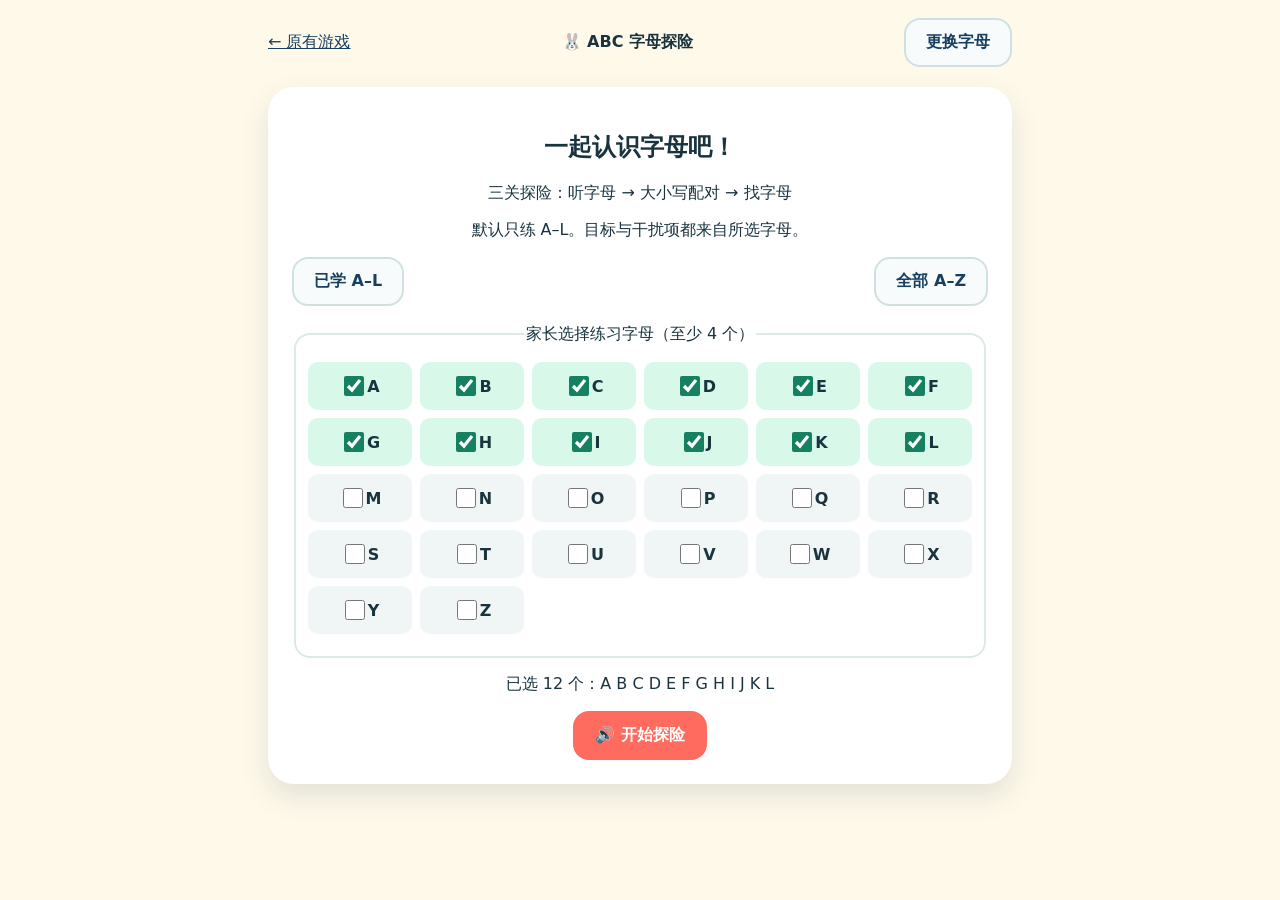
==== alphabet-adventure.html @ d405caa3 "Add integrated alphabet adventure with safe A-L default" ====
<!doctype html>
<html lang="zh-CN"><head><meta charset="utf-8"><meta name="viewport" content="width=device-width,initial-scale=1,viewport-fit=cover"><meta name="theme-color" content="#173f5f"><title>ABC 字母探险</title><link rel="stylesheet" href="alphabet-adventure.css"></head>
<body><main><header><a href="phonics-abc-star-adventure.html">← 原有游戏</a><span>🐰 ABC 字母探险</span><button id="change">更换字母</button></header>
<section id="setup"><h1>一起认识字母吧！</h1><p>三关探险：听字母 → 大小写配对 → 找字母</p><p>默认只练 A–L。目标与干扰项都来自所选字母。</p><div class="tools"><button id="al">已学 A–L</button><button id="az">全部 A–Z</button></div><fieldset><legend>家长选择练习字母（至少 4 个）</legend><div id="letters"></div></fieldset><p id="range" role="status"></p><button id="start" class="primary">🔊 开始探险</button></section>
<section id="game" hidden><ol id="stages"><li>听字母</li><li>大小写</li><li>找字母</li></ol><p id="count"></p><progress id="progress" value="0" max="36" aria-label="探险进度"></progress><h1 id="prompt"></h1><div id="target" aria-label="目标字母"></div><button id="replay" class="primary">🔊 再听一次</button><p id="audioStatus" role="status"></p><div id="choices"></div><p id="feedback" aria-live="polite"></p><div id="rabbit" aria-hidden="true">🐰 ⭐</div><button id="retry">重新闯关</button></section>
<section id="done" hidden><h1>🏆 三关全部完成！</h1><p id="summary"></p><button id="again" class="primary">再玩一次</button><button id="choose">更换练习字母</button></section></main><script src="alphabet-adventure.js"></script></body></html>
---- alphabet-adventure.css ----
*{box-sizing:border-box}body{margin:0;background:#fff9e9;color:#19343f;font-family:system-ui,sans-serif}main{max-width:780px;margin:auto;padding:18px}header,.tools{display:flex;align-items:center;justify-content:space-between;gap:10px;flex-wrap:wrap}header span{font-weight:900}a{color:#173f5f}section{margin-top:20px;background:white;border-radius:26px;padding:24px;box-shadow:0 12px 28px #173f5f20;text-align:center}button{font:inherit;font-weight:800;min-height:48px;padding:12px 20px;border:2px solid #cfe0e1;border-radius:16px;background:#f8fbfb;color:#173f5f;cursor:pointer;touch-action:manipulation}button:disabled{opacity:.55;cursor:default}.primary{background:#ff6b5e;color:white;border-color:#ff6b5e}fieldset{margin-top:18px;border:2px solid #dce9e8;border-radius:16px}#letters{display:grid;grid-template-columns:repeat(6,1fr);gap:8px;padding:12px 0}#letters label{display:flex;align-items:center;justify-content:center;min-height:48px;border-radius:10px;background:#f0f5f5;font-weight:800;cursor:pointer}#letters label:has(:checked){background:#d8f8e9}input{width:20px;height:20px;accent-color:#168161}#stages{display:flex;justify-content:space-around;padding:0;list-style:none;gap:8px}#stages li{padding:9px;border-radius:12px;background:#eef3f3}#stages .active{background:#ffd84d;font-weight:bold}progress{width:100%;height:18px;accent-color:#32b887}#target{font:bold 76px Georgia;min-height:90px}#choices{display:grid;grid-template-columns:1fr 1fr;gap:14px;margin:18px 0}#choices button{min-height:110px;font:bold 56px Georgia}#feedback{min-height:28px;font-weight:800;color:#168161}#audioStatus{font-size:14px;min-height:20px}#rabbit{font-size:36px;min-height:60px}.good{background:#d8f8e9!important;border-color:#168161!important}.bad{border-color:#ff6b5e!important}.celebrate{animation:hop .6s 2}@keyframes hop{50%{transform:translateY(-18px) rotate(8deg)}}:focus-visible{outline:4px solid #f2b600;outline-offset:3px}[hidden]{display:none!important}@media(max-width:450px){main{padding:10px}section{padding:16px}#letters{grid-template-columns:repeat(4,1fr)}header{font-size:14px}button{padding:10px 14px}}@media(prefers-reduced-motion:reduce){*{animation:none!important}}
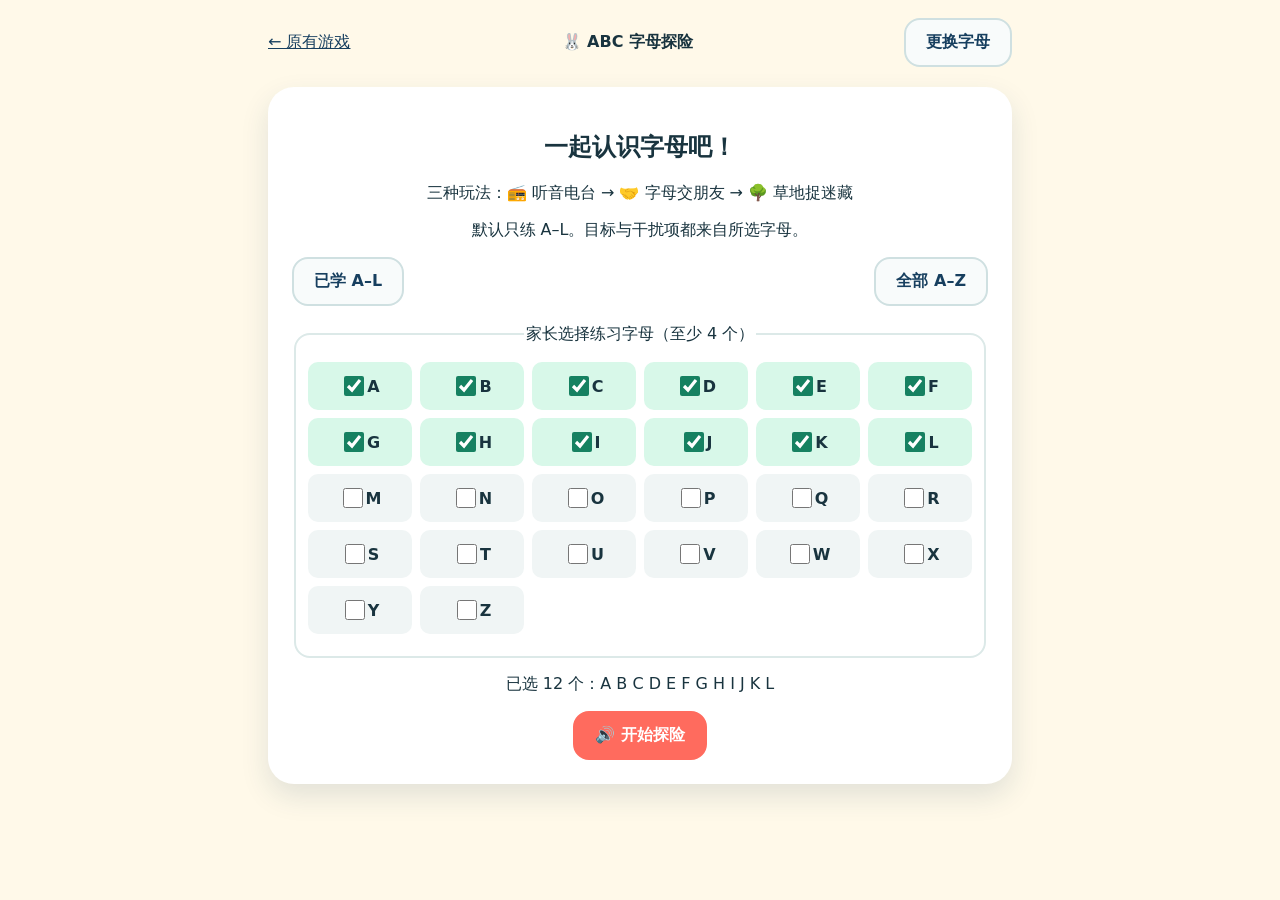
==== commit 114637fc: "Differentiate alphabet modes with pairing and garden letter hunts" ====
--- a/alphabet-adventure.html
+++ b/alphabet-adventure.html
@@ -1,6 +1,6 @@
 <!doctype html>
-<html lang="zh-CN"><head><meta charset="utf-8"><meta name="viewport" content="width=device-width,initial-scale=1,viewport-fit=cover"><meta name="theme-color" content="#173f5f"><title>ABC 字母探险</title><link rel="stylesheet" href="alphabet-adventure.css"></head>
+<html lang="zh-CN"><head><meta charset="utf-8"><meta name="viewport" content="width=device-width,initial-scale=1,viewport-fit=cover"><meta name="theme-color" content="#173f5f"><title>ABC 字母探险</title><link rel="stylesheet" href="alphabet-adventure.css?v=3"></head>
 <body><main><header><a href="phonics-abc-star-adventure.html">← 原有游戏</a><span>🐰 ABC 字母探险</span><button id="change">更换字母</button></header>
-<section id="setup"><h1>一起认识字母吧！</h1><p>三关探险：听字母 → 大小写配对 → 找字母</p><p>默认只练 A–L。目标与干扰项都来自所选字母。</p><div class="tools"><button id="al">已学 A–L</button><button id="az">全部 A–Z</button></div><fieldset><legend>家长选择练习字母（至少 4 个）</legend><div id="letters"></div></fieldset><p id="range" role="status"></p><button id="start" class="primary">🔊 开始探险</button></section>
-<section id="game" hidden><ol id="stages"><li>听字母</li><li>大小写</li><li>找字母</li></ol><p id="count"></p><progress id="progress" value="0" max="36" aria-label="探险进度"></progress><h1 id="prompt"></h1><div id="target" aria-label="目标字母"></div><button id="replay" class="primary">🔊 再听一次</button><p id="audioStatus" role="status"></p><div id="choices"></div><p id="feedback" aria-live="polite"></p><div id="rabbit" aria-hidden="true">🐰 ⭐</div><button id="retry">重新闯关</button></section>
-<section id="done" hidden><h1>🏆 三关全部完成！</h1><p id="summary"></p><button id="again" class="primary">再玩一次</button><button id="choose">更换练习字母</button></section></main><script src="alphabet-adventure.js"></script></body></html>+<section id="setup"><h1>一起认识字母吧！</h1><p>三种玩法：📻 听音电台 → 🤝 字母交朋友 → 🌳 草地捉迷藏</p><p>默认只练 A–L。目标与干扰项都来自所选字母。</p><div class="tools"><button id="al">已学 A–L</button><button id="az">全部 A–Z</button></div><fieldset><legend>家长选择练习字母（至少 4 个）</legend><div id="letters"></div></fieldset><p id="range" role="status"></p><button id="start" class="primary">🔊 开始探险</button></section>
+<section id="game" hidden><ol id="stages" aria-label="选择起始关卡"><li><button type="button" data-mode="0">听字母</button></li><li><button type="button" data-mode="1">大小写</button></li><li><button type="button" data-mode="2">找字母</button></li></ol><p class="stage-help">点击关卡可从这里重新开始，之后继续挑战其余两关。</p><p id="count"></p><progress id="progress" value="0" max="36" aria-label="探险进度"></progress><div id="scene" aria-hidden="true"></div><h1 id="prompt"></h1><p id="instruction"></p><div id="target" aria-label="目标字母"></div><button id="replay" class="primary">🔊 再听一次</button><p id="audioStatus" role="status"></p><p id="miniProgress" role="status"></p><div id="choices"></div><p id="feedback" aria-live="polite"></p><div id="rabbit" aria-hidden="true">🐰 ⭐</div><button id="retry">重新闯关</button></section>
+<section id="done" hidden><h1>🏆 三关全部完成！</h1><p id="summary"></p><button id="again" class="primary">再玩一次</button><button id="choose">更换练习字母</button></section></main><script src="alphabet-adventure.js?v=3"></script></body></html>
--- a/alphabet-adventure.css
+++ b/alphabet-adventure.css
@@ -1 +1,4 @@
-*{box-sizing:border-box}body{margin:0;background:#fff9e9;color:#19343f;font-family:system-ui,sans-serif}main{max-width:780px;margin:auto;padding:18px}header,.tools{display:flex;align-items:center;justify-content:space-between;gap:10px;flex-wrap:wrap}header span{font-weight:900}a{color:#173f5f}section{margin-top:20px;background:white;border-radius:26px;padding:24px;box-shadow:0 12px 28px #173f5f20;text-align:center}button{font:inherit;font-weight:800;min-height:48px;padding:12px 20px;border:2px solid #cfe0e1;border-radius:16px;background:#f8fbfb;color:#173f5f;cursor:pointer;touch-action:manipulation}button:disabled{opacity:.55;cursor:default}.primary{background:#ff6b5e;color:white;border-color:#ff6b5e}fieldset{margin-top:18px;border:2px solid #dce9e8;border-radius:16px}#letters{display:grid;grid-template-columns:repeat(6,1fr);gap:8px;padding:12px 0}#letters label{display:flex;align-items:center;justify-content:center;min-height:48px;border-radius:10px;background:#f0f5f5;font-weight:800;cursor:pointer}#letters label:has(:checked){background:#d8f8e9}input{width:20px;height:20px;accent-color:#168161}#stages{display:flex;justify-content:space-around;padding:0;list-style:none;gap:8px}#stages li{padding:9px;border-radius:12px;background:#eef3f3}#stages .active{background:#ffd84d;font-weight:bold}progress{width:100%;height:18px;accent-color:#32b887}#target{font:bold 76px Georgia;min-height:90px}#choices{display:grid;grid-template-columns:1fr 1fr;gap:14px;margin:18px 0}#choices button{min-height:110px;font:bold 56px Georgia}#feedback{min-height:28px;font-weight:800;color:#168161}#audioStatus{font-size:14px;min-height:20px}#rabbit{font-size:36px;min-height:60px}.good{background:#d8f8e9!important;border-color:#168161!important}.bad{border-color:#ff6b5e!important}.celebrate{animation:hop .6s 2}@keyframes hop{50%{transform:translateY(-18px) rotate(8deg)}}:focus-visible{outline:4px solid #f2b600;outline-offset:3px}[hidden]{display:none!important}@media(max-width:450px){main{padding:10px}section{padding:16px}#letters{grid-template-columns:repeat(4,1fr)}header{font-size:14px}button{padding:10px 14px}}@media(prefers-reduced-motion:reduce){*{animation:none!important}}+*{box-sizing:border-box}body{margin:0;background:#fff9e9;color:#19343f;font-family:system-ui,sans-serif}main{max-width:780px;margin:auto;padding:18px}header,.tools{display:flex;align-items:center;justify-content:space-between;gap:10px;flex-wrap:wrap}header span{font-weight:900}a{color:#173f5f}section{margin-top:20px;background:white;border-radius:26px;padding:24px;box-shadow:0 12px 28px #173f5f20;text-align:center}button{font:inherit;font-weight:800;min-height:48px;padding:12px 20px;border:2px solid #cfe0e1;border-radius:16px;background:#f8fbfb;color:#173f5f;cursor:pointer;touch-action:manipulation}button:disabled{opacity:.55;cursor:default}.primary{background:#ff6b5e;color:white;border-color:#ff6b5e}fieldset{margin-top:18px;border:2px solid #dce9e8;border-radius:16px}#letters{display:grid;grid-template-columns:repeat(6,1fr);gap:8px;padding:12px 0}#letters label{display:flex;align-items:center;justify-content:center;min-height:48px;border-radius:10px;background:#f0f5f5;font-weight:800;cursor:pointer}#letters label:has(:checked){background:#d8f8e9}input{width:20px;height:20px;accent-color:#168161}#stages{display:flex;justify-content:space-around;padding:0;list-style:none;gap:8px}#stages li{padding:9px;border-radius:12px;background:#eef3f3}#stages .active{background:#ffd84d;font-weight:bold}progress{width:100%;height:18px;accent-color:#32b887}#target{font:bold 76px Georgia;min-height:90px}#choices{display:grid;grid-template-columns:1fr 1fr;gap:14px;margin:18px 0}#choices button{min-height:110px;font:bold 56px Georgia}#feedback{min-height:28px;font-weight:800;color:#168161}#audioStatus{font-size:14px;min-height:20px}#rabbit{font-size:36px;min-height:60px}.good{background:#d8f8e9!important;border-color:#168161!important}.bad{border-color:#ff6b5e!important}.celebrate{animation:hop .6s 2}@keyframes hop{50%{transform:translateY(-18px) rotate(8deg)}}:focus-visible{outline:4px solid #f2b600;outline-offset:3px}[hidden]{display:none!important}@media(max-width:450px){main{padding:10px}section{padding:16px}#letters{grid-template-columns:repeat(4,1fr)}header{font-size:14px}button{padding:10px 14px}}@media(prefers-reduced-motion:reduce){*{animation:none!important}}
+#stages li{padding:0;background:transparent;flex:1}#stages button{width:100%;padding:10px 6px}#stages button.active{background:#ffd84d;border-color:#e0ac00}.stage-help{font-size:14px;color:#526b74}
+
+#game{transition:background .2s;border:3px solid transparent}#scene{font-size:54px}#instruction{line-height:1.6}#miniProgress{font-weight:800;min-height:24px}#game[data-mode="radio"]{background:#eef6ff;border-color:#6ba0df}#game[data-mode="radio"] #target{color:#416797}#game[data-mode="radio"] #choices button{background:white;border-bottom:7px solid #a4c5e9}#game[data-mode="pairs"]{background:#fff2e7;border-color:#edb17c}#game[data-mode="pairs"] #target{font-size:40px;min-height:60px;color:#9c572b}#game[data-mode="pairs"] #choices{gap:32px}.pair-column{display:flex;flex-direction:column;gap:12px}.pair-column button{width:100%}#choices .pair-column button{min-height:74px;font-size:42px;background:#fffaf5;border-color:#eac9a9}#choices .pair-column:last-child button{background:#f5edff;border-color:#d8c5ee}#choices .selected{outline:4px solid #b477db;outline-offset:2px;transform:scale(1.03)}#game[data-mode="garden"]{background:#eff9df;border-color:#90b96b}#game[data-mode="garden"] #target{font-size:44px;min-height:60px;color:#3c762f}#game[data-mode="garden"] #choices{grid-template-columns:repeat(3,1fr);gap:14px;padding:20px 10px;background:radial-gradient(ellipse at bottom,#d1e9a9,#e9f5d2);border-radius:48px 48px 18px 18px}#game[data-mode="garden"] #choices button{min-height:80px;border-radius:50%;font-size:38px;background:#fffbe2;border:3px solid #9cc777;box-shadow:0 5px 0 #b8d392;transform:rotate(-6deg)}#game[data-mode="garden"] #choices button:nth-child(even){transform:rotate(7deg);background:#e6f4ff}#game[data-mode="garden"] #choices button.found{background:#bceac4;border-style:dashed;opacity:.5;transform:scale(.85)}@media(max-width:450px){#game[data-mode="garden"] #choices{gap:10px;padding:16px 8px}#game[data-mode="garden"] #choices button{min-height:72px;padding:6px}#game[data-mode="pairs"] #choices{gap:22px}}
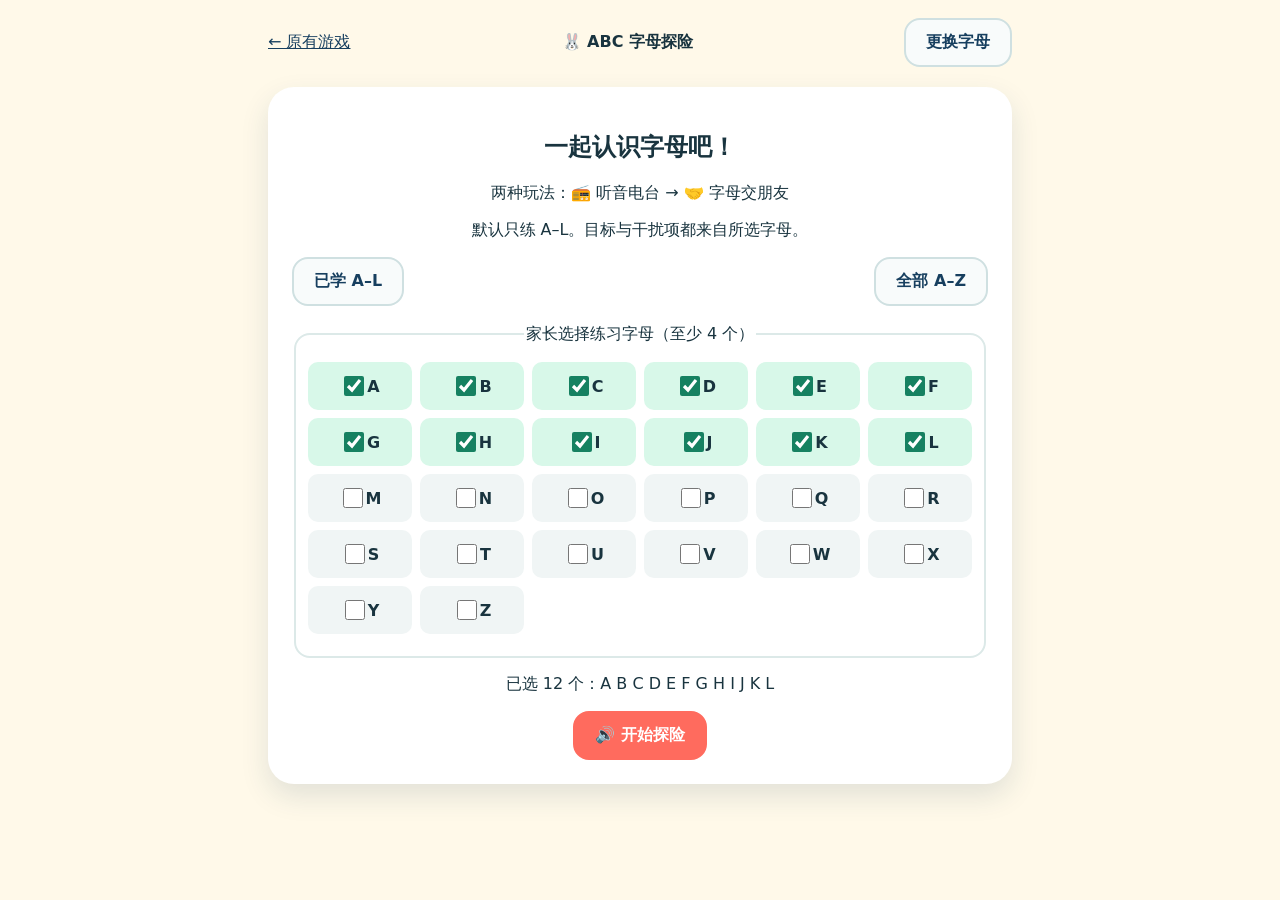
==== commit d55dc103: "Use recorded letter names for iOS and remove garden mode" ====
--- a/alphabet-adventure.html
+++ b/alphabet-adventure.html
@@ -1,6 +1,6 @@
 <!doctype html>
-<html lang="zh-CN"><head><meta charset="utf-8"><meta name="viewport" content="width=device-width,initial-scale=1,viewport-fit=cover"><meta name="theme-color" content="#173f5f"><title>ABC 字母探险</title><link rel="stylesheet" href="alphabet-adventure.css?v=3"></head>
+<html lang="zh-CN"><head><meta charset="utf-8"><meta name="viewport" content="width=device-width,initial-scale=1,viewport-fit=cover"><meta name="theme-color" content="#173f5f"><title>ABC 字母探险</title><link rel="stylesheet" href="alphabet-adventure.css?v=4"></head>
 <body><main><header><a href="phonics-abc-star-adventure.html">← 原有游戏</a><span>🐰 ABC 字母探险</span><button id="change">更换字母</button></header>
-<section id="setup"><h1>一起认识字母吧！</h1><p>三种玩法：📻 听音电台 → 🤝 字母交朋友 → 🌳 草地捉迷藏</p><p>默认只练 A–L。目标与干扰项都来自所选字母。</p><div class="tools"><button id="al">已学 A–L</button><button id="az">全部 A–Z</button></div><fieldset><legend>家长选择练习字母（至少 4 个）</legend><div id="letters"></div></fieldset><p id="range" role="status"></p><button id="start" class="primary">🔊 开始探险</button></section>
-<section id="game" hidden><ol id="stages" aria-label="选择起始关卡"><li><button type="button" data-mode="0">听字母</button></li><li><button type="button" data-mode="1">大小写</button></li><li><button type="button" data-mode="2">找字母</button></li></ol><p class="stage-help">点击关卡可从这里重新开始，之后继续挑战其余两关。</p><p id="count"></p><progress id="progress" value="0" max="36" aria-label="探险进度"></progress><div id="scene" aria-hidden="true"></div><h1 id="prompt"></h1><p id="instruction"></p><div id="target" aria-label="目标字母"></div><button id="replay" class="primary">🔊 再听一次</button><p id="audioStatus" role="status"></p><p id="miniProgress" role="status"></p><div id="choices"></div><p id="feedback" aria-live="polite"></p><div id="rabbit" aria-hidden="true">🐰 ⭐</div><button id="retry">重新闯关</button></section>
-<section id="done" hidden><h1>🏆 三关全部完成！</h1><p id="summary"></p><button id="again" class="primary">再玩一次</button><button id="choose">更换练习字母</button></section></main><script src="alphabet-adventure.js?v=3"></script></body></html>+<section id="setup"><h1>一起认识字母吧！</h1><p>两种玩法：📻 听音电台 → 🤝 字母交朋友</p><p>默认只练 A–L。目标与干扰项都来自所选字母。</p><div class="tools"><button id="al">已学 A–L</button><button id="az">全部 A–Z</button></div><fieldset><legend>家长选择练习字母（至少 4 个）</legend><div id="letters"></div></fieldset><p id="range" role="status"></p><button id="start" class="primary">🔊 开始探险</button></section>
+<section id="game" hidden><ol id="stages" aria-label="选择起始关卡"><li><button type="button" data-mode="0">听字母</button></li><li><button type="button" data-mode="1">大小写</button></li></ol><p class="stage-help">点击关卡可从这里重新开始，之后继续挑战另一关。</p><p id="count"></p><progress id="progress" value="0" max="15" aria-label="探险进度"></progress><div id="scene" aria-hidden="true"></div><h1 id="prompt"></h1><p id="instruction"></p><div id="target" aria-label="目标字母"></div><button id="replay" class="primary">🔊 再听一次</button><p id="audioStatus" role="status"></p><p id="miniProgress" role="status"></p><div id="choices"></div><p id="feedback" aria-live="polite"></p><div id="rabbit" aria-hidden="true">🐰 ⭐</div><button id="retry">重新闯关</button></section>
+<section id="done" hidden><h1>🏆 两关全部完成！</h1><p id="summary"></p><button id="again" class="primary">再玩一次</button><button id="choose">更换练习字母</button></section></main><script src="alphabet-adventure.js?v=4"></script></body></html>
--- a/alphabet-adventure.css
+++ b/alphabet-adventure.css
@@ -1,4 +1,4 @@
 *{box-sizing:border-box}body{margin:0;background:#fff9e9;color:#19343f;font-family:system-ui,sans-serif}main{max-width:780px;margin:auto;padding:18px}header,.tools{display:flex;align-items:center;justify-content:space-between;gap:10px;flex-wrap:wrap}header span{font-weight:900}a{color:#173f5f}section{margin-top:20px;background:white;border-radius:26px;padding:24px;box-shadow:0 12px 28px #173f5f20;text-align:center}button{font:inherit;font-weight:800;min-height:48px;padding:12px 20px;border:2px solid #cfe0e1;border-radius:16px;background:#f8fbfb;color:#173f5f;cursor:pointer;touch-action:manipulation}button:disabled{opacity:.55;cursor:default}.primary{background:#ff6b5e;color:white;border-color:#ff6b5e}fieldset{margin-top:18px;border:2px solid #dce9e8;border-radius:16px}#letters{display:grid;grid-template-columns:repeat(6,1fr);gap:8px;padding:12px 0}#letters label{display:flex;align-items:center;justify-content:center;min-height:48px;border-radius:10px;background:#f0f5f5;font-weight:800;cursor:pointer}#letters label:has(:checked){background:#d8f8e9}input{width:20px;height:20px;accent-color:#168161}#stages{display:flex;justify-content:space-around;padding:0;list-style:none;gap:8px}#stages li{padding:9px;border-radius:12px;background:#eef3f3}#stages .active{background:#ffd84d;font-weight:bold}progress{width:100%;height:18px;accent-color:#32b887}#target{font:bold 76px Georgia;min-height:90px}#choices{display:grid;grid-template-columns:1fr 1fr;gap:14px;margin:18px 0}#choices button{min-height:110px;font:bold 56px Georgia}#feedback{min-height:28px;font-weight:800;color:#168161}#audioStatus{font-size:14px;min-height:20px}#rabbit{font-size:36px;min-height:60px}.good{background:#d8f8e9!important;border-color:#168161!important}.bad{border-color:#ff6b5e!important}.celebrate{animation:hop .6s 2}@keyframes hop{50%{transform:translateY(-18px) rotate(8deg)}}:focus-visible{outline:4px solid #f2b600;outline-offset:3px}[hidden]{display:none!important}@media(max-width:450px){main{padding:10px}section{padding:16px}#letters{grid-template-columns:repeat(4,1fr)}header{font-size:14px}button{padding:10px 14px}}@media(prefers-reduced-motion:reduce){*{animation:none!important}}
 #stages li{padding:0;background:transparent;flex:1}#stages button{width:100%;padding:10px 6px}#stages button.active{background:#ffd84d;border-color:#e0ac00}.stage-help{font-size:14px;color:#526b74}
 
-#game{transition:background .2s;border:3px solid transparent}#scene{font-size:54px}#instruction{line-height:1.6}#miniProgress{font-weight:800;min-height:24px}#game[data-mode="radio"]{background:#eef6ff;border-color:#6ba0df}#game[data-mode="radio"] #target{color:#416797}#game[data-mode="radio"] #choices button{background:white;border-bottom:7px solid #a4c5e9}#game[data-mode="pairs"]{background:#fff2e7;border-color:#edb17c}#game[data-mode="pairs"] #target{font-size:40px;min-height:60px;color:#9c572b}#game[data-mode="pairs"] #choices{gap:32px}.pair-column{display:flex;flex-direction:column;gap:12px}.pair-column button{width:100%}#choices .pair-column button{min-height:74px;font-size:42px;background:#fffaf5;border-color:#eac9a9}#choices .pair-column:last-child button{background:#f5edff;border-color:#d8c5ee}#choices .selected{outline:4px solid #b477db;outline-offset:2px;transform:scale(1.03)}#game[data-mode="garden"]{background:#eff9df;border-color:#90b96b}#game[data-mode="garden"] #target{font-size:44px;min-height:60px;color:#3c762f}#game[data-mode="garden"] #choices{grid-template-columns:repeat(3,1fr);gap:14px;padding:20px 10px;background:radial-gradient(ellipse at bottom,#d1e9a9,#e9f5d2);border-radius:48px 48px 18px 18px}#game[data-mode="garden"] #choices button{min-height:80px;border-radius:50%;font-size:38px;background:#fffbe2;border:3px solid #9cc777;box-shadow:0 5px 0 #b8d392;transform:rotate(-6deg)}#game[data-mode="garden"] #choices button:nth-child(even){transform:rotate(7deg);background:#e6f4ff}#game[data-mode="garden"] #choices button.found{background:#bceac4;border-style:dashed;opacity:.5;transform:scale(.85)}@media(max-width:450px){#game[data-mode="garden"] #choices{gap:10px;padding:16px 8px}#game[data-mode="garden"] #choices button{min-height:72px;padding:6px}#game[data-mode="pairs"] #choices{gap:22px}}
+#game{transition:background .2s;border:3px solid transparent}#scene{font-size:54px}#instruction{line-height:1.6}#miniProgress{font-weight:800;min-height:24px}#game[data-mode="radio"]{background:#eef6ff;border-color:#6ba0df}#game[data-mode="radio"] #target{color:#416797}#game[data-mode="radio"] #choices button{background:white;border-bottom:7px solid #a4c5e9}#game[data-mode="pairs"]{background:#fff2e7;border-color:#edb17c}#game[data-mode="pairs"] #target{font-size:40px;min-height:60px;color:#9c572b}#game[data-mode="pairs"] #choices{gap:32px}.pair-column{display:flex;flex-direction:column;gap:12px}.pair-column button{width:100%}#choices .pair-column button{min-height:74px;font-size:42px;background:#fffaf5;border-color:#eac9a9}#choices .pair-column:last-child button{background:#f5edff;border-color:#d8c5ee}#choices .selected{outline:4px solid #b477db;outline-offset:2px;transform:scale(1.03)}@media(max-width:450px){#game[data-mode="pairs"] #choices{gap:22px}}
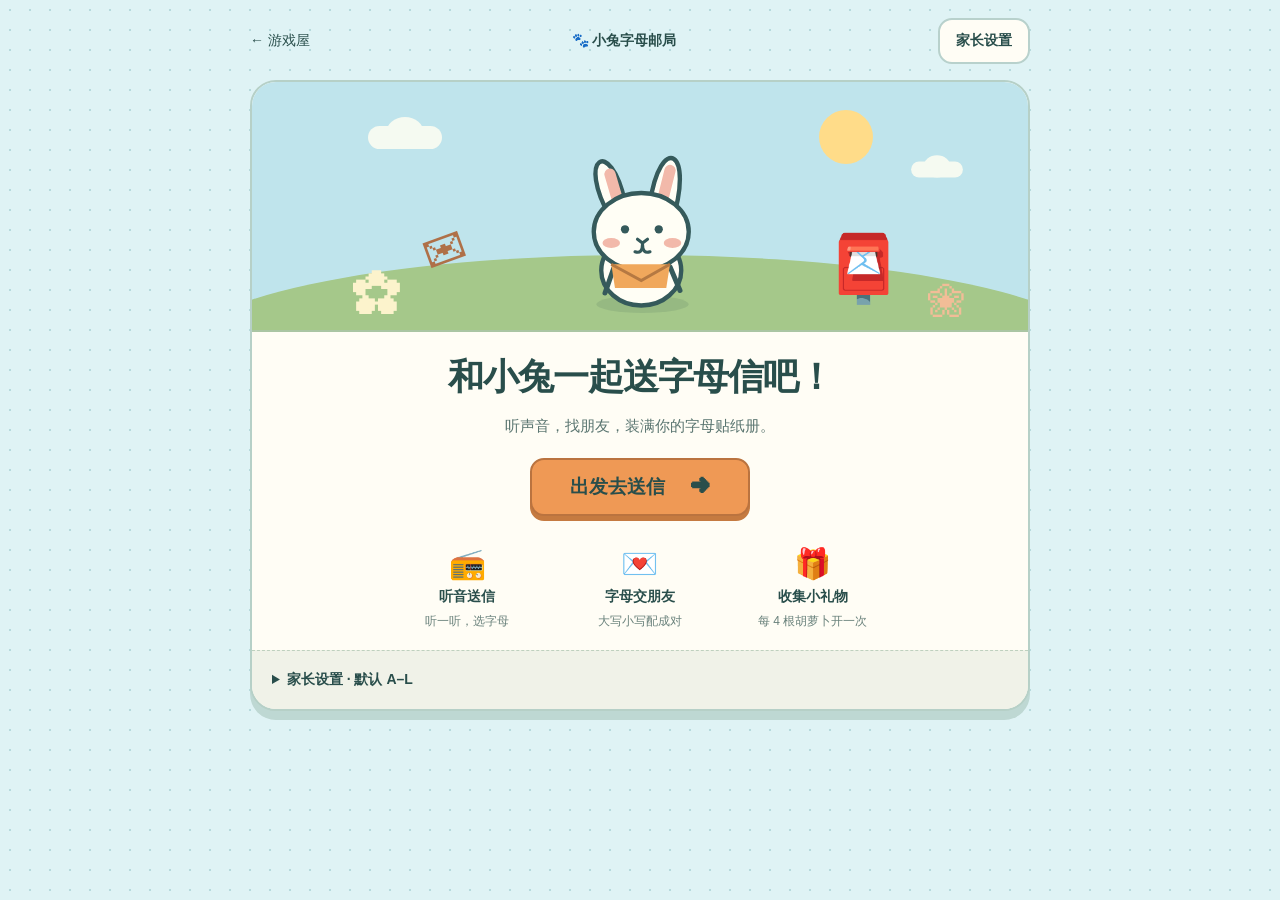
==== commit a42a399a: "Add rabbit mail adventure rewards and remove spoken praise" ====
--- a/alphabet-adventure.html
+++ b/alphabet-adventure.html
@@ -1,6 +1,10 @@
 <!doctype html>
-<html lang="zh-CN"><head><meta charset="utf-8"><meta name="viewport" content="width=device-width,initial-scale=1,viewport-fit=cover"><meta name="theme-color" content="#173f5f"><title>ABC 字母探险</title><link rel="stylesheet" href="alphabet-adventure.css?v=4"></head>
-<body><main><header><a href="phonics-abc-star-adventure.html">← 原有游戏</a><span>🐰 ABC 字母探险</span><button id="change">更换字母</button></header>
-<section id="setup"><h1>一起认识字母吧！</h1><p>两种玩法：📻 听音电台 → 🤝 字母交朋友</p><p>默认只练 A–L。目标与干扰项都来自所选字母。</p><div class="tools"><button id="al">已学 A–L</button><button id="az">全部 A–Z</button></div><fieldset><legend>家长选择练习字母（至少 4 个）</legend><div id="letters"></div></fieldset><p id="range" role="status"></p><button id="start" class="primary">🔊 开始探险</button></section>
-<section id="game" hidden><ol id="stages" aria-label="选择起始关卡"><li><button type="button" data-mode="0">听字母</button></li><li><button type="button" data-mode="1">大小写</button></li></ol><p class="stage-help">点击关卡可从这里重新开始，之后继续挑战另一关。</p><p id="count"></p><progress id="progress" value="0" max="15" aria-label="探险进度"></progress><div id="scene" aria-hidden="true"></div><h1 id="prompt"></h1><p id="instruction"></p><div id="target" aria-label="目标字母"></div><button id="replay" class="primary">🔊 再听一次</button><p id="audioStatus" role="status"></p><p id="miniProgress" role="status"></p><div id="choices"></div><p id="feedback" aria-live="polite"></p><div id="rabbit" aria-hidden="true">🐰 ⭐</div><button id="retry">重新闯关</button></section>
-<section id="done" hidden><h1>🏆 两关全部完成！</h1><p id="summary"></p><button id="again" class="primary">再玩一次</button><button id="choose">更换练习字母</button></section></main><script src="alphabet-adventure.js?v=4"></script></body></html>+<html lang="zh-CN"><head><meta charset="utf-8"><meta name="viewport" content="width=device-width,initial-scale=1,viewport-fit=cover"><meta name="theme-color" content="#dff3f5"><title>小兔字母邮局</title><link rel="stylesheet" href="alphabet-adventure.css?v=5"></head><body><main>
+<header><a href="phonics-abc-star-adventure.html">← 游戏屋</a><span>🐾 小兔字母邮局</span><button id="change">家长设置</button></header>
+<section id="setup"><div class="intro-land"><span class="cloud cloud-one"></span><span class="cloud cloud-two"></span><span class="sun"></span><div class="intro-bunny"><svg viewBox="0 0 120 140" class="bunny-art" aria-hidden="true"><ellipse cx="62" cy="129" rx="37" ry="7" fill="#294e4b" opacity=".12"/><path d="M36 59C9 12 36-6 48 47M68 48C76-8 105 4 85 65" fill="#fffef5" stroke="#355a5b" stroke-width="3.5"/><path d="M36 25l7 24M84 22l-7 28" stroke="#f2b9aa" stroke-width="9" stroke-linecap="round"/><ellipse cx="61" cy="102" rx="32" ry="28" fill="#fffef5" stroke="#355a5b" stroke-width="3.5"/><path d="M39 100l-7 20M84 99l8 19" stroke="#355a5b" stroke-width="4" stroke-linecap="round"/><ellipse cx="61" cy="71" rx="38" ry="31" fill="#fffef5" stroke="#355a5b" stroke-width="3.5"/><circle cx="48" cy="69" r="3.3" fill="#355a5b"/><circle cx="75" cy="69" r="3.3" fill="#355a5b"/><ellipse cx="37" cy="80" rx="7" ry="4" fill="#f2b9aa"/><ellipse cx="86" cy="80" rx="7" ry="4" fill="#f2b9aa"/><path d="M58 77l4 3 4-3m-4 4q0 8-6 6m6-6q0 8 6 6" fill="none" stroke="#355a5b" stroke-width="2.5" stroke-linecap="round"/><path d="M37 97l47 0-3 19H40z" fill="#f0a85c"/><path d="M37 97l24 13 23-13" fill="none" stroke="#b57942" stroke-width="2.5"/></svg></div><span class="intro-mail">✉</span><span class="intro-flower">✿</span><span class="intro-grass">❀</span><span class="postbox">📮</span></div><div class="intro-copy"><h1>和小兔一起<br>送字母信吧！</h1><p>听声音，找朋友，装满你的字母贴纸册。</p><button id="start" class="primary">出发去送信 <span aria-hidden="true">➜</span></button><div class="mission-preview"><div><span>📻</span><b>听音送信</b><small>听一听，选字母</small></div><div><span>💌</span><b>字母交朋友</b><small>大写小写配成对</small></div><div><span>🎁</span><b>收集小礼物</b><small>每 4 根胡萝卜开一次</small></div></div></div><details id="parentSettings"><summary>家长设置 · 默认 A–L</summary><p>目标和干扰字母都来自所选范围，至少选 4 个。</p><div class="tools"><button id="al">已学 A–L</button><button id="az">全部 A–Z</button></div><fieldset><legend>选择练习字母</legend><div id="letters"></div></fieldset><p id="range" role="status"></p></details></section>
+<section id="game" hidden><ol id="stages" aria-label="选择起始关卡"><li><button type="button" data-mode="0">📻 听音送信</button></li><li><button type="button" data-mode="1">💌 大小写配对</button></li></ol><p class="stage-help">切换玩法会重新出发</p>
+<div class="journey" aria-label="小兔送信旅程"><span class="cloud cloud-one"></span><span class="journey-tree">♣</span><div class="trail"></div><div id="journeyRabbit"><svg viewBox="0 0 120 140" class="bunny-art" aria-hidden="true"><ellipse cx="62" cy="129" rx="37" ry="7" fill="#294e4b" opacity=".12"/><path d="M36 59C9 12 36-6 48 47M68 48C76-8 105 4 85 65" fill="#fffef5" stroke="#355a5b" stroke-width="3.5"/><path d="M36 25l7 24M84 22l-7 28" stroke="#f2b9aa" stroke-width="9" stroke-linecap="round"/><ellipse cx="61" cy="102" rx="32" ry="28" fill="#fffef5" stroke="#355a5b" stroke-width="3.5"/><path d="M39 100l-7 20M84 99l8 19" stroke="#355a5b" stroke-width="4" stroke-linecap="round"/><ellipse cx="61" cy="71" rx="38" ry="31" fill="#fffef5" stroke="#355a5b" stroke-width="3.5"/><circle cx="48" cy="69" r="3.3" fill="#355a5b"/><circle cx="75" cy="69" r="3.3" fill="#355a5b"/><ellipse cx="37" cy="80" rx="7" ry="4" fill="#f2b9aa"/><ellipse cx="86" cy="80" rx="7" ry="4" fill="#f2b9aa"/><path d="M58 77l4 3 4-3m-4 4q0 8-6 6m6-6q0 8 6 6" fill="none" stroke="#355a5b" stroke-width="2.5" stroke-linecap="round"/><path d="M37 97l47 0-3 19H40z" fill="#f0a85c"/><path d="M37 97l24 13 23-13" fill="none" stroke="#b57942" stroke-width="2.5"/></svg></div><span class="journey-home">🏡</span><div class="journey-label">字母邮局 <span aria-hidden="true">→</span> 森林小屋</div><span id="rewardFloat" aria-hidden="true"></span></div>
+<div class="reward-bar"><span id="carrotCount" role="status">🥕 0</span><span id="streak" role="status">准备出发</span><button id="gift" disabled>🎁 再收集 4 根</button></div><div id="giftMessage" role="status"></div>
+<div class="mission-heading"><span id="scene" aria-hidden="true"></span><h1 id="prompt"></h1><span id="count"></span></div><progress id="progress" value="0" max="15" aria-label="探险进度"></progress><p id="instruction"></p><div id="target" aria-label="目标字母"></div><button id="replay" class="listen"><span aria-hidden="true">◖ ♪ ◗</span> 再听一次</button><p id="audioStatus" role="status"></p><p id="miniProgress" role="status"></p><div id="boardWrap"><svg id="pairLines" aria-hidden="true"></svg><div id="choices"></div></div><p id="feedback" aria-live="polite"></p>
+<details id="album"><summary id="albumTitle">字母贴纸册</summary><div id="stickers"></div></details><div id="rabbit" aria-hidden="true"></div><button id="retry" class="quiet">重新出发</button></section>
+<section id="done" hidden><div class="finish-art"><svg viewBox="0 0 120 140" class="bunny-art" aria-hidden="true"><ellipse cx="62" cy="129" rx="37" ry="7" fill="#294e4b" opacity=".12"/><path d="M36 59C9 12 36-6 48 47M68 48C76-8 105 4 85 65" fill="#fffef5" stroke="#355a5b" stroke-width="3.5"/><path d="M36 25l7 24M84 22l-7 28" stroke="#f2b9aa" stroke-width="9" stroke-linecap="round"/><ellipse cx="61" cy="102" rx="32" ry="28" fill="#fffef5" stroke="#355a5b" stroke-width="3.5"/><path d="M39 100l-7 20M84 99l8 19" stroke="#355a5b" stroke-width="4" stroke-linecap="round"/><ellipse cx="61" cy="71" rx="38" ry="31" fill="#fffef5" stroke="#355a5b" stroke-width="3.5"/><circle cx="48" cy="69" r="3.3" fill="#355a5b"/><circle cx="75" cy="69" r="3.3" fill="#355a5b"/><ellipse cx="37" cy="80" rx="7" ry="4" fill="#f2b9aa"/><ellipse cx="86" cy="80" rx="7" ry="4" fill="#f2b9aa"/><path d="M58 77l4 3 4-3m-4 4q0 8-6 6m6-6q0 8 6 6" fill="none" stroke="#355a5b" stroke-width="2.5" stroke-linecap="round"/><path d="M37 97l47 0-3 19H40z" fill="#f0a85c"/><path d="M37 97l24 13 23-13" fill="none" stroke="#b57942" stroke-width="2.5"/></svg><span>🏆</span></div><h1>信都送到啦！</h1><p id="summary"></p><p id="finishRewards"></p><div id="finishStickers"></div><button id="finishGift">🎁 打开剩余礼物</button><button id="again" class="primary">再出发一次</button><button id="choose" class="quiet">更换练习字母</button></section></main><script src="alphabet-adventure.js?v=5"></script></body></html>
--- a/alphabet-adventure.css
+++ b/alphabet-adventure.css
@@ -1,4 +1 @@
-*{box-sizing:border-box}body{margin:0;background:#fff9e9;color:#19343f;font-family:system-ui,sans-serif}main{max-width:780px;margin:auto;padding:18px}header,.tools{display:flex;align-items:center;justify-content:space-between;gap:10px;flex-wrap:wrap}header span{font-weight:900}a{color:#173f5f}section{margin-top:20px;background:white;border-radius:26px;padding:24px;box-shadow:0 12px 28px #173f5f20;text-align:center}button{font:inherit;font-weight:800;min-height:48px;padding:12px 20px;border:2px solid #cfe0e1;border-radius:16px;background:#f8fbfb;color:#173f5f;cursor:pointer;touch-action:manipulation}button:disabled{opacity:.55;cursor:default}.primary{background:#ff6b5e;color:white;border-color:#ff6b5e}fieldset{margin-top:18px;border:2px solid #dce9e8;border-radius:16px}#letters{display:grid;grid-template-columns:repeat(6,1fr);gap:8px;padding:12px 0}#letters label{display:flex;align-items:center;justify-content:center;min-height:48px;border-radius:10px;background:#f0f5f5;font-weight:800;cursor:pointer}#letters label:has(:checked){background:#d8f8e9}input{width:20px;height:20px;accent-color:#168161}#stages{display:flex;justify-content:space-around;padding:0;list-style:none;gap:8px}#stages li{padding:9px;border-radius:12px;background:#eef3f3}#stages .active{background:#ffd84d;font-weight:bold}progress{width:100%;height:18px;accent-color:#32b887}#target{font:bold 76px Georgia;min-height:90px}#choices{display:grid;grid-template-columns:1fr 1fr;gap:14px;margin:18px 0}#choices button{min-height:110px;font:bold 56px Georgia}#feedback{min-height:28px;font-weight:800;color:#168161}#audioStatus{font-size:14px;min-height:20px}#rabbit{font-size:36px;min-height:60px}.good{background:#d8f8e9!important;border-color:#168161!important}.bad{border-color:#ff6b5e!important}.celebrate{animation:hop .6s 2}@keyframes hop{50%{transform:translateY(-18px) rotate(8deg)}}:focus-visible{outline:4px solid #f2b600;outline-offset:3px}[hidden]{display:none!important}@media(max-width:450px){main{padding:10px}section{padding:16px}#letters{grid-template-columns:repeat(4,1fr)}header{font-size:14px}button{padding:10px 14px}}@media(prefers-reduced-motion:reduce){*{animation:none!important}}
-#stages li{padding:0;background:transparent;flex:1}#stages button{width:100%;padding:10px 6px}#stages button.active{background:#ffd84d;border-color:#e0ac00}.stage-help{font-size:14px;color:#526b74}
-
-#game{transition:background .2s;border:3px solid transparent}#scene{font-size:54px}#instruction{line-height:1.6}#miniProgress{font-weight:800;min-height:24px}#game[data-mode="radio"]{background:#eef6ff;border-color:#6ba0df}#game[data-mode="radio"] #target{color:#416797}#game[data-mode="radio"] #choices button{background:white;border-bottom:7px solid #a4c5e9}#game[data-mode="pairs"]{background:#fff2e7;border-color:#edb17c}#game[data-mode="pairs"] #target{font-size:40px;min-height:60px;color:#9c572b}#game[data-mode="pairs"] #choices{gap:32px}.pair-column{display:flex;flex-direction:column;gap:12px}.pair-column button{width:100%}#choices .pair-column button{min-height:74px;font-size:42px;background:#fffaf5;border-color:#eac9a9}#choices .pair-column:last-child button{background:#f5edff;border-color:#d8c5ee}#choices .selected{outline:4px solid #b477db;outline-offset:2px;transform:scale(1.03)}@media(max-width:450px){#game[data-mode="pairs"] #choices{gap:22px}}
+*{box-sizing:border-box} :root{--ink:#294e4b;--sky:#dff3f5;--paper:#fffdf5;--orange:#ef9955;--green:#78aa6b;--pink:#f2b9aa}body{margin:0;background:var(--sky);color:var(--ink);font-family:"Trebuchet MS","Microsoft YaHei",sans-serif;background-image:radial-gradient(#b6dadd 1px,transparent 1px);background-size:20px 20px}main{max-width:820px;margin:auto;padding:18px 20px 40px}header{display:flex;justify-content:space-between;align-items:center;gap:8px;margin-bottom:16px;font-size:14px}header span{font-weight:900}a{color:var(--ink);text-decoration:none}button,a,input,summary{touch-action:manipulation}button{font:inherit;color:var(--ink);font-weight:800;cursor:pointer;min-height:46px;border:2px solid #b8d1cc;border-radius:14px;padding:10px 16px;background:var(--paper)}button:active{transform:translateY(2px)}button:disabled{cursor:default}button:focus-visible,a:focus-visible,summary:focus-visible,input:focus-visible{outline:4px solid #cf7c2b;outline-offset:3px}section{background:var(--paper);border:2px solid #b6d0c7;border-radius:26px;overflow:hidden;box-shadow:0 9px 0 #bed8d3}#setup{text-align:center}.intro-land{height:230px;background:#bfe4ec;position:relative;overflow:hidden;border-bottom:2px solid #aac5a3}.intro-land:after{content:'';position:absolute;bottom:-125px;left:-10%;width:120%;height:200px;border-radius:50%;background:#a5c88a}.sun{position:absolute;right:20%;top:28px;width:54px;height:54px;background:#ffdc89;border-radius:50%}.cloud{position:absolute;background:#fffef2;width:74px;height:23px;border-radius:50px;opacity:.85}.cloud:after{content:'';position:absolute;width:38px;height:32px;background:inherit;border-radius:50%;left:18px;bottom:0}.cloud-one{top:44px;left:15%}.cloud-two{top:76px;right:7%;transform:scale(.7)}.bunny-art{width:100%;height:100%;display:block}.intro-bunny{position:absolute;z-index:2;width:150px;height:175px;left:calc(50% - 75px);bottom:12px}.postbox{position:absolute;right:16%;bottom:23px;z-index:2;font-size:65px}.intro-mail{font-size:42px;color:#af7048;position:absolute;left:22%;bottom:57px;z-index:2;transform:rotate(-20deg)}.intro-flower,.intro-grass{position:absolute;z-index:2;bottom:4px;font-size:50px;color:#fcf3cc}.intro-flower{left:13%}.intro-grass{right:8%;font-size:38px;color:#f2bd97}.intro-copy{padding:22px 25px 20px}h1{font-weight:900;letter-spacing:-1px;margin:0;font-size:clamp(26px,5vw,36px);line-height:1.3}.intro-copy>p{color:#5a7570;line-height:1.7;font-size:15px;margin:12px 0 20px}.primary{background:var(--orange);border:2px solid #ba733f;box-shadow:0 5px 0 #c57a40;padding:14px 30px;min-width:220px;font-size:19px}.primary span{margin-left:20px}.mission-preview{display:grid;grid-template-columns:repeat(3,1fr);gap:18px;margin:28px 0 4px}.mission-preview div{display:flex;align-items:center;flex-direction:column;gap:7px}.mission-preview span{font-size:30px}.mission-preview b{font-size:14px}.mission-preview small{font-size:12px;color:#69817b}details{border-top:1px dashed #bed0be;padding:14px 20px;text-align:left}summary{font-size:14px;font-weight:800;cursor:pointer;min-height:30px;align-content:center}#parentSettings{background:#f0f2e8}#parentSettings p{font-size:13px;line-height:1.6}.tools{display:flex;gap:10px}fieldset{margin:16px 0 0;padding:12px;border:1px solid #b7c9b6;border-radius:12px}legend{font-size:13px}#letters{display:grid;grid-template-columns:repeat(8,1fr);gap:7px}#letters label{background:var(--paper);border:1px solid #c1d1ba;display:flex;align-items:center;justify-content:center;gap:3px;min-height:44px;border-radius:8px;cursor:pointer;font-weight:800}#letters label:has(:checked){background:#d7eacb;border-color:#7b9d6d}input{accent-color:#578452;width:17px;height:17px}#game{padding:16px 22px;text-align:center}#stages{padding:0;margin:0;display:flex;gap:12px;list-style:none}#stages li{flex:1}#stages button{width:100%;border-radius:12px;background:#ecf3ef;border-color:#c8d8d0}#stages button.active{background:#ffe0a4;border-color:#d8a64f}.stage-help{font-size:11px;color:#6d8178;margin:7px 0 12px}.journey{position:relative;isolation:isolate;height:128px;border-radius:17px;background:#cce8ee;overflow:hidden;border:1px solid #b3d0cc}.journey:before{content:'';position:absolute;left:-10%;bottom:-65px;width:120%;height:125px;border-radius:50%;background:#a8c68f;z-index:-1}.journey .cloud{top:20px;left:28%;transform:scale(.65)}.journey-tree{position:absolute;top:15px;left:6%;color:#6e9d66;font-size:45px}.trail{position:absolute;left:7%;right:7%;bottom:20px;border-top:5px dotted #fff4ce}.journey-home{position:absolute;right:5%;bottom:18px;font-size:49px}#journeyRabbit{position:absolute;bottom:11px;width:70px;height:82px;left:4%;transition:left .55s;z-index:2}#journeyRabbit.celebrate .bunny-art{animation:hop .5s}.journey-label{position:absolute;top:10px;right:12px;font-size:11px;color:#4c6b67}.journey-label span{margin:0 5px}#rewardFloat{position:absolute;left:45%;top:36%;font-size:35px;pointer-events:none}#rewardFloat.pop{animation:reward .65s forwards}.reward-bar{display:flex;gap:8px;align-items:center;justify-content:space-between;padding:10px 0;font-size:14px;font-weight:800}#carrotCount{white-space:nowrap}#streak{font-size:12px;color:#69816f}#gift{font-size:12px;min-height:38px;padding:6px 9px;border-radius:10px;background:#ffedc2;border-color:#e0be79}#gift:disabled{background:#eef0e7;color:#66756a;border-color:#d4daca}#gift.ready{animation:wiggle .5s 2}#giftMessage{font-size:14px;line-height:1.4;color:#9d6530}#giftMessage:empty{display:none}.mission-heading{display:flex;gap:8px;align-items:center;margin:8px 0 10px;text-align:left}#scene{font-size:25px}.mission-heading h1{font-size:23px;letter-spacing:0}#count{margin-left:auto;font-size:12px;color:#71837a;max-width:150px;text-align:right}progress{display:block;width:100%;height:9px;border:0;border-radius:9px;overflow:hidden;background:#e2e8dc;accent-color:#81aa65}progress::-webkit-progress-bar{background:#e2e8dc}progress::-webkit-progress-value{background:#81aa65;border-radius:9px}#instruction{font-size:14px;line-height:1.6;margin:12px 0 8px}#target{display:none}.listen{display:inline-flex;align-items:center;gap:14px;background:#d7eaf3;border:2px solid #94bacd;border-radius:17px;padding:10px 22px;box-shadow:0 4px 0 #b1cdd6;font-size:15px}.listen span{font-size:28px;letter-spacing:3px}.listen.playing span{animation:pulse 1s infinite}#audioStatus{color:#98632c;font-size:12px;margin:6px 0;min-height:0}#audioStatus:empty{display:none}#miniProgress{font-size:13px;color:#796746;min-height:0;margin:10px 0}#miniProgress:empty{display:none}#boardWrap{position:relative;margin-top:18px}#choices{display:grid;grid-template-columns:repeat(2,minmax(0,1fr));gap:15px;position:relative}#choices button{font-family:"Trebuchet MS",Georgia,serif;font-size:54px;line-height:1;min-height:109px;background:#fffdf5;border:2px solid #b4cdd2;border-radius:15px;box-shadow:0 5px 0 #d1dee0;position:relative}#game[data-mode="radio"] #choices button:before{content:'';position:absolute;inset:7px;border:1px dashed #c6d8d9;border-radius:9px;pointer-events:none}#game[data-mode="radio"] #choices button:nth-child(2){background:#fcf1d8}#game[data-mode="radio"] #choices button:nth-child(3){background:#eaf2df}#game[data-mode="radio"] #choices button:nth-child(4){background:#f8e5de}#choices button.good{background:#d8eacb!important;border-color:#7aa166!important;box-shadow:0 4px 0 #a6bf8f}#choices button.bad{border-color:#d89f7d;opacity:.55}.pair-column{display:flex;flex-direction:column;gap:11px}#choices .pair-column button{min-height:65px;font-size:39px;width:100%;border-color:#d8b88c;background:#fff0d4;box-shadow:0 4px 0 #e3cfb0}#choices .pair-column:last-child button{background:#e6efe1;border-color:#a9bfa1;box-shadow:0 4px 0 #c5d4bd}#game[data-mode="pairs"] #choices{gap:76px}#choices .selected{outline:3px solid #dd9d4d;outline-offset:3px}#choices .pair-column button.good:after{content:'♥';position:absolute;right:8px;top:7px;font-size:12px;color:#5f8b61}#pairLines{position:absolute;inset:0;width:100%;height:100%;pointer-events:none;z-index:2;overflow:visible}#pairLines path{fill:none;stroke:#85ac76;stroke-width:4;stroke-linecap:round;stroke-dasharray:5 5}#feedback{font-weight:800;color:#537d45;font-size:15px;min-height:25px;margin:14px 0 10px}#album{padding:12px 0 8px}#stickers,#finishStickers{display:grid;grid-template-columns:repeat(6,1fr);gap:8px;margin-top:12px}.sticker{display:grid;place-items:center;aspect-ratio:1;border:2px dashed #cfd7c5;border-radius:11px;font-weight:800;font-size:19px;color:#a3b2a0;background:#f1f3eb}.sticker.earned{background:#ffe3a9;border:2px solid #d8aa5e;color:#73502e;transform:rotate(-4deg)}.sticker.earned:nth-child(even){transform:rotate(4deg);background:#dcebc9;border-color:#a2bc81}#rabbit{display:none}.quiet{background:transparent;border:0;color:#67816c;font-size:13px;min-height:44px;margin:2px auto}.gift-stamp{display:inline-block;font-size:26px;margin:4px;animation:stamp .4s}.finish-art{position:relative;width:155px;height:175px;margin:0 auto 18px}.finish-art>span{position:absolute;right:-45px;top:60px;font-size:58px}#done{padding:35px;text-align:center}#done>p{font-size:15px;line-height:1.6}#done .primary{margin-top:25px}#done .quiet{display:block}#finishStickers{margin:20px auto;max-width:400px}@keyframes hop{50%{transform:translateY(-14px) rotate(-7deg)}}@keyframes reward{0%{opacity:0;transform:translateY(20px) scale(.5)}45%{opacity:1;transform:translateY(-10px) scale(1.2)}100%{opacity:0;transform:translateY(-45px) scale(.8)}}@keyframes wiggle{25%{transform:rotate(-6deg)}75%{transform:rotate(6deg)}}@keyframes pulse{50%{opacity:.4}}@keyframes stamp{0%{transform:scale(2);opacity:0}100%{transform:scale(1);opacity:1}}[hidden]{display:none!important}@media(min-width:650px){#game{padding:24px 34px}.intro-copy h1 br{display:none}.intro-land{height:250px}#choices button{min-height:125px}.mission-preview{max-width:500px;margin:30px auto 0}}@media(max-width:430px){main{padding:12px 12px 30px}header{font-size:12px}header button{font-size:12px;padding:8px 10px;min-height:40px}#game{padding:13px 14px}.mission-heading h1{font-size:20px}#count{font-size:10px;max-width:110px}#stages button{font-size:13px;padding:10px 5px}.mission-preview{gap:6px}.mission-preview b{font-size:12px}.mission-preview small{font-size:10px}.intro-land{height:200px}.intro-copy{padding:20px 12px}.intro-copy>p{font-size:13px}.intro-bunny{width:130px;height:150px;left:calc(50% - 65px)}.postbox{font-size:48px;right:10%}#letters{grid-template-columns:repeat(4,1fr)}#game[data-mode="pairs"] #choices{gap:46px}.reward-bar{gap:5px;font-size:13px}#streak{font-size:11px}#gift{font-size:11px}#stickers,#finishStickers{grid-template-columns:repeat(6,1fr);gap:5px}.sticker{font-size:16px;border-radius:8px}}@media(prefers-reduced-motion:reduce){*,*:before,*:after{animation:none!important;transition:none!important}}
